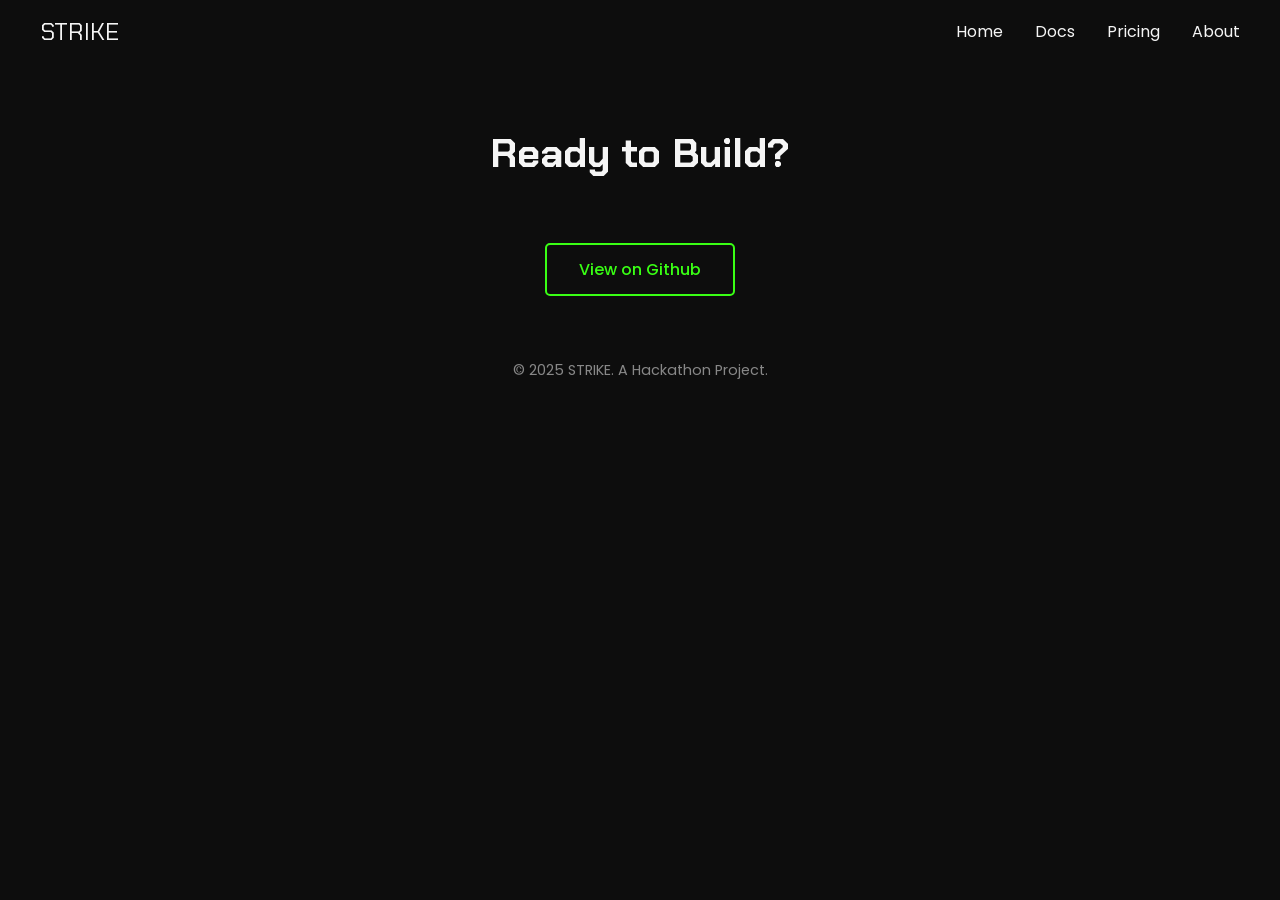
==== about.html @ 40bed665 "changed the navbar, added 3 more pages for better clarity of the project" ====
<!DOCTYPE html>
<html lang="en">
<head>
    <meta charset="UTF-8">
    <meta name="viewport" content="width=device-width, initial-scale=1.0">
    <title>About STRIKE</title>
    <link rel="stylesheet" href="style.css"> 
</head>
<body>
    <header class="main-header">
        <nav class="navbar">
            <a href="index.html" class="nav-logo">STRIKE</a>

            <ul class="nav-menu">
                <li class="nav-item">
                    <a href="index.html" class="nav-link">Home</a>
                </li>
                <li class="nav-item">
                    <a href="docs.html" class="nav-link">Docs</a>
                </li>
                <li class="nav-item">
                    <a href="pricing.html" class="nav-link">Pricing</a>
                </li>
                <li class="nav-item">
                    <a href="about.html" class="nav-link">About</a>
                </li>
            </ul>
        </nav>
    </header>

    <main>
        </main>

    <footer class="main-footer">
        <h2 class="section-title">Ready to Build?</h2>
        <a href="#" class="btn btn-secondary">View on Github</a>
        <p class="copyright">&copy; 2025 STRIKE. A Hackathon Project.</p>
    </footer>
</body>
</html>
---- style.css ----
@import url('https://fonts.googleapis.com/css2?family=Chakra+Petch:wght@700&family=Poppins:wght@400;500&display=swap');

* {
    margin: 0;
    padding: 0;
    box-sizing: border-box;
}

body {
    background-color: #0D0D0D;
    color: #F5F5F5;
    font-family: 'Poppins', sans-serif;
}

.section-title {
    text-align: center;
    font-family: 'Chakra Petch', sans-serif;
    font-size: 2.5rem; 
    margin-bottom: 2rem; 
}

.features-section {
    padding: 4rem 1rem; 
}

.features-grid{
    display: flex;
    flex-direction: column;
    align-items: center;
    gap: 1.5rem;
    max-width: 1100px;
    margin: 0 auto;
}

.feature-card{
    background-color: #1F1F1F;
    border: 1px solid #888888;
    border-radius: 12px;
    padding: 2rem;
    text-align: center;
    width:100%;
    max-width: 350px;
}

.feature-card h3{
    font-family: "Chakra Petch" , sans-serif;
    color: #14ff89;
    font-size: 1.5rem;
    margin-bottom: 0.5rem;
}

@media (min-width: 768px){
    .features-grid{
        flex-direction: row;
    }
}

.showcase-section{
    padding: 4rem 1rem;
}

.showcase-layout{
    display: flex;
    flex-direction: column;
    gap:2rem;
    max-width: 1100px;
    margin: 0 auto;
}

.code-editor{
    background-color: #1F1F1F;
    border: 1px solid #888888;
    border-radius: 8px;
    overflow: hidden;
}

.editor-header{
    background-color: #333333;
    padding: 0.75rem;
    display: flex;
    gap:0.5rem;
}

.dot{
    height: 12px;
    width: 12px;
    border-radius: 50%;
}

.dot.red{
    background-color: #ff5f56;
}

.dot.yellow{
    background-color: #ffbd2e;
}

.dot.green{
    background-color: #27c93f;
}

.editor-body{
    padding: 1.5rem;
    font-family: 'Courier New', Courier, monospace;
    color: #a9b7c6;
    background-color: #2b2b2b;
    white-space: pre-wrap;
}

.visual-output{
    background-color: #1F1F1F;
    border: 1px solid #888888;
    border-radius: 8px;
    padding:2rem;
    min-height: 200px;
    display: flex;
    align-items: center;
    justify-content: center;
}

@media (min-width: 990px){
    .showcase-layout{
        flex-direction: row;
        align-items: flex-start;
    }

    .code-editor, .visual-output{
        flex-basis: 50%;
    }
}

.features-grid{
    display: flex;
    flex-direction: column;
    align-items: center;
    gap:1.5rem;
    max-width: 1100px;
    margin: 0 auto;
    perspective: 1000px;
}

.feature-card{
    background-color: #1F1F1F;
    border: 1px solid #888888;
    border-radius: 12px;
    padding: 2rem;
    text-align: center;
    width: 100%;
    max-width: 350px;
    transition: transform 0.3s ease-in-out, box-shadow 0.3s ease-in-out;
}

.feature-card:hover{
    transform: translate(-10px) rotateX(8deg);
    box-shadow: 0 20px 30px rgba(0,0,0,0.5);
}

.main-header{
    padding:1rem 2rem;
}



.navbar{
    display: flex;
    justify-content: space-between;
    align-items: center;
    max-width: 1200px;
    margin: 0 auto;
}

.nav-logo{
    font-family: "Chakra Petch", sans-serif;
    font-size: 1.5rem;
    color: #F5F5F5;
    text-decoration: none;
}

.nav-menu{
    display: flex;
    list-style: none;
    gap:2rem;
}

.nav-link{
    color:#F5F5F5;
    text-decoration: none;
    transition: color 0.3s ease;
}

.nav-link:hover{
    color: #39FF14;
}



.hero-section{
    min-height: 80vh;
    display: flex;
    flex-direction: column;
    justify-content: center;
    align-items: center;
    text-align: center;
    padding:2rem;
}

.hero-title{
    font-family: "Chakra Petch", sans-serif;
    font-size: 6rem;
    letter-spacing: 5px;
    color: #F5F5F5;
}

.hero-subtitle{
    font-size: 1.25rem;
    color: #888888;
    margin-top: 1rem;
}

.btn{
    display: inline-block;
    margin-top: 2rem;
    padding: 0.75rem 2rem;
    border: 2px solid #39FF14;
    border-radius: 5px;
    color: #39FF14;
    text-decoration: none;
    font-weight: 500;
    transition: background-color 0.3s ease, color 0.3s ease;
}

.btn:hover{
    background-color: #39FF14;
    color:#0D0D0D;
}

.quote-section{
    padding: 4rem 1rem;
    background-color: #1F1F1F;
}

.quote{
    max-width:800px;
    margin: 0 auto;
    text-align: center;
}

.quote p{
    font-size: 1.5rem;
    font-style:italic;
    line-height: 1.6;
}

.quote cite{
    display: block;
    margin-top: 1rem;
    font-style: normal;
    font-weight: 500;
    color: #39FF14;
}

.main-footer{
    padding: 4rem 1rem;
    text-align: center;
}

.main-footer .btn{
    margin-bottom: 2rem;
}

.copyright{
    margin-top: 2rem;
    font-size: 0.9rem;
    color: #888888;
}

@keyframes fade-up{
    from{
        opacity: 0;
        transform: translateY(40px);
    }
    to{
        opacity: 1;
        transform: translateY(0);
    }
}

.features-section{
    padding: 4rem 1rem;
    animation: fade-up 1s ease-out;
}

.showcase-section{
    padding: 4rem 1rem;
    animation: fade-up 1s ease-out 0.3s;
    animation-fill-mode: backwards;
}

.quote-section{
    padding:4rem 1rem;
    background-color: #1F1F1F;
    animation: fade-up 1s ease-out 0.6s;
    animation-fill-mode: backwards;
}

.hero-sub-nav{
    margin-top:2rem;
    font-size:1rem;
    color:#888888;
}

.hero-sub-nav a{
    color: #F5F5F5;
    text-decoration: none;
    font-weight: 500;
    margin: 0 0.5rem;
    transition: color 0.3s ease;
}

.hero-sub-nav a:hover {
    color: #39FF14;
    text-decoration: underline;
}
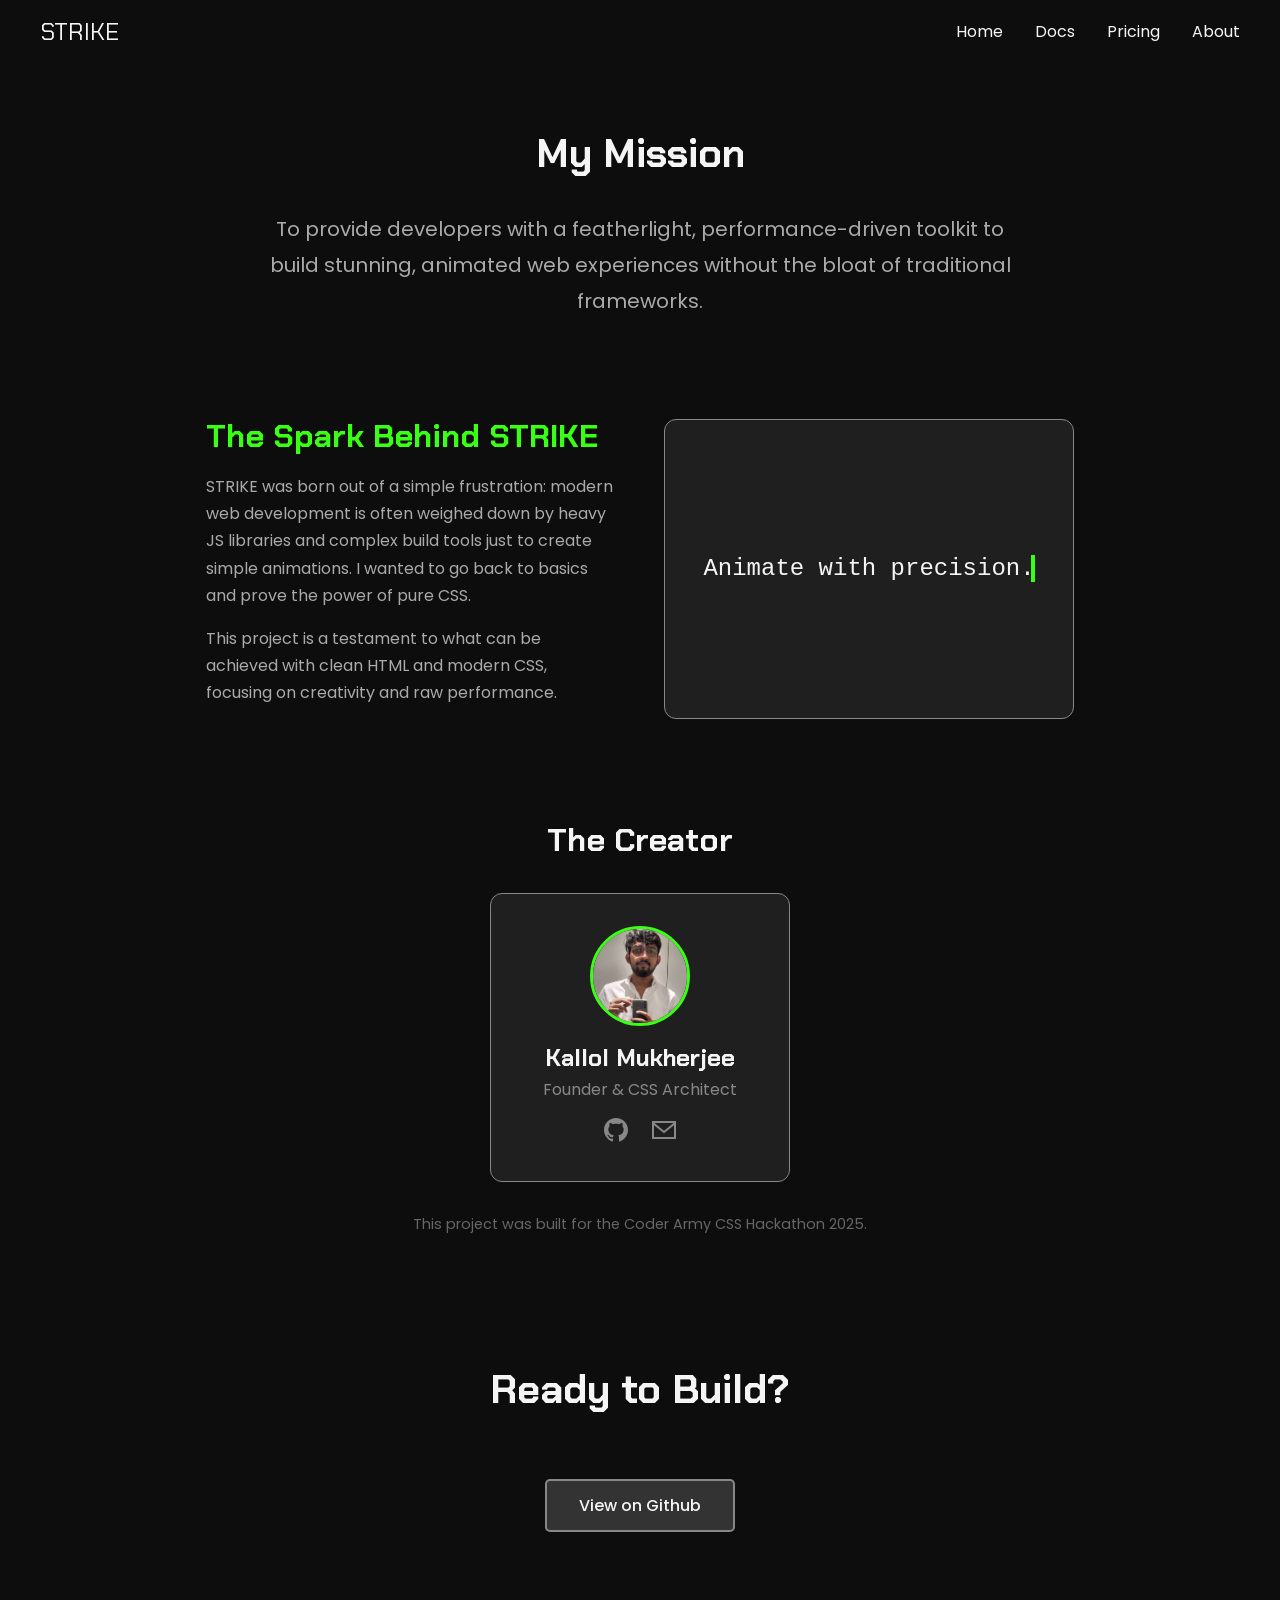
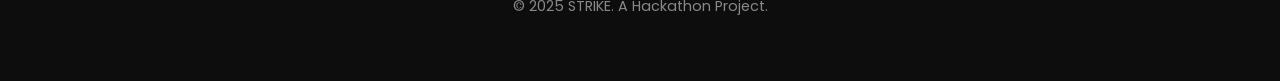
==== commit 4b9b29bd: "done with the about page, learn a good animation(typing one)" ====
--- a/about.html
+++ b/about.html
@@ -10,31 +10,67 @@
     <header class="main-header">
         <nav class="navbar">
             <a href="index.html" class="nav-logo">STRIKE</a>
-
             <ul class="nav-menu">
-                <li class="nav-item">
-                    <a href="index.html" class="nav-link">Home</a>
-                </li>
-                <li class="nav-item">
-                    <a href="docs.html" class="nav-link">Docs</a>
-                </li>
-                <li class="nav-item">
-                    <a href="pricing.html" class="nav-link">Pricing</a>
-                </li>
-                <li class="nav-item">
-                    <a href="about.html" class="nav-link">About</a>
-                </li>
+                <li class="nav-item"><a href="index.html" class="nav-link">Home</a></li>
+                <li class="nav-item"><a href="docs.html" class="nav-link">Docs</a></li>
+                <li class="nav-item"><a href="pricing.html" class="nav-link">Pricing</a></li>
+                <li class="nav-item"><a href="about.html" class="nav-link">About</a></li>
             </ul>
         </nav>
     </header>
 
     <main>
-        </main>
+        <div class="about-container">
+            <!-- Section 1: The Mission -->
+            <section class="mission-section">
+                <h1 class="section-title">My Mission</h1>
+                <p class="mission-statement">To provide developers with a featherlight, performance-driven toolkit to build stunning, animated web experiences without the bloat of traditional frameworks.</p>
+            </section>
+
+            <!-- Section 2: The Story (Two-Column) -->
+            <section class="story-section">
+                <div class="story-layout">
+                    <div class="story-text">
+                        <h2>The Spark Behind STRIKE</h2>
+                        <p>STRIKE was born out of a simple frustration: modern web development is often weighed down by heavy JS libraries and complex build tools just to create simple animations. I wanted to go back to basics and prove the power of pure CSS.</p>
+                        <p>This project is a testament to what can be achieved with clean HTML and modern CSS, focusing on creativity and raw performance.</p>
+                    </div>
+                    <div class="story-image">
+                        <!-- We'll use a placeholder image that we can style with CSS -->
+                         <div class="image-placeholder">
+                        <p class="typing-animation">Animate with precision.</p>
+                        </div>
+                    </div>
+                </div>
+            </section>
+
+            <!-- Section 3: The Creator -->
+            <section class="creator-section">
+                <h2>The Creator</h2>
+                <div class="creator-card">
+                    <img src="images/My_Pic.jpg" alt="Your Profile Picture" class="creator-avatar">
+                    <h3 class="creator-name">Kallol Mukherjee</h3>
+                    <p class="creator-title">Founder & CSS Architect</p>
+
+                    <div class="creator-socials">
+                    <a href="https://github.com/Kallol-JU" target="_blank" class="social-link">
+                    <svg xmlns="http://www.w3.org/2000/svg" width="24" height="24" viewBox="0 0 24 24" fill="currentColor"><path d="M12 0c-6.626 0-12 5.373-12 12 0 5.302 3.438 9.8 8.207 11.387.599.111.793-.261.793-.577v-2.234c-3.338.726-4.033-1.416-4.033-1.416-.546-1.387-1.333-1.756-1.333-1.756-1.089-.745.083-.729.083-.729 1.205.084 1.839 1.237 1.839 1.237 1.07 1.834 2.807 1.304 3.492.997.107-.775.418-1.305.762-1.604-2.665-.305-5.467-1.334-5.467-5.931 0-1.311.469-2.381 1.236-3.221-.124-.303-.535-1.524.117-3.176 0 0 1.008-.322 3.301 1.23.957-.266 1.983-.399 3.003-.404 1.02.005 2.047.138 3.006.404 2.291-1.552 3.297-1.23 3.297-1.23.653 1.653.242 2.874.118 3.176.77.84 1.235 1.91 1.235 3.221 0 4.609-2.807 5.624-5.479 5.921.43.372.823 1.102.823 2.222v3.293c0 .319.192.694.801.576 4.765-1.589 8.199-6.086 8.199-11.386 0-6.627-5.373-12-12-12z"/></svg>
+                    </a>
+        
+                    <a href="mailto:mukherjeekallol42@gmail.com" class="social-link">
+                    <svg xmlns="http://www.w3.org/2000/svg" width="24" height="24" viewBox="0 0 24 24" fill="currentColor"><path d="M0 3v18h24v-18h-24zm21.518 2l-9.518 7.713-9.518-7.713h19.036zm-19.518 14v-11.817l10 8.104 10-8.104v11.817h-20z"/></svg>
+                    </a>
+                    </div>
+                </div>
+                 <p class="hackathon-note">This project was built for the Coder Army CSS Hackathon 2025.</p>
+            </section>
+        </div>
+    </main>
 
     <footer class="main-footer">
         <h2 class="section-title">Ready to Build?</h2>
-        <a href="#" class="btn btn-secondary">View on Github</a>
+        <a href="https://github.com/Kallol-JU/Strike_Hackathon" class="btn btn-secondary">View on Github</a>
         <p class="copyright">&copy; 2025 STRIKE. A Hackathon Project.</p>
     </footer>
 </body>
-</html>+</html>
--- a/style.css
+++ b/style.css
@@ -320,4 +320,572 @@
 .hero-sub-nav a:hover {
     color: #39FF14;
     text-decoration: underline;
+}
+
+@keyframes strike-effect {
+    0% {
+        color: #39FF14; 
+        text-shadow: none;
+    }
+    50% {
+        color: #ffffff; 
+        text-shadow: 0 0 25px #ffffff, 0 0 10px #39FF14; 
+        transform: translateY(-5px) scaleY(1.1); 
+    }
+    100% {
+        color: #39FF14; 
+        text-shadow: none;
+    }
+}
+
+.hero-title-anim {
+    animation: strike-effect 2s ease-in-out infinite;
+    display: inline-block; 
+}
+
+.docs-container {
+    max-width: 1200px;
+    margin: 0 auto;
+    padding: 4rem 1rem;
+}
+
+.docs-layout {
+    display: flex;
+    align-items: flex-start; 
+    gap: 2rem;
+    margin-top: 2rem;
+}
+
+.docs-nav {
+    flex-basis: 250px; 
+    flex-shrink: 0;
+    position: sticky; 
+    top: 2rem;
+}
+
+.docs-nav h3 {
+    font-family: 'Chakra Petch', sans-serif;
+    margin-bottom: 1rem;
+    color: #888888;
+}
+
+.docs-nav a {
+    display: block; 
+    padding: 0.75rem;
+    color: #F5F5F5;
+    text-decoration: none;
+    border-radius: 5px;
+    transition: background-color 0.3s ease, color 0.3s ease;
+}
+
+.docs-nav a:hover {
+    background-color: #1F1F1F;
+    color: #39FF14;
+}
+
+
+.docs-content {
+    flex-grow:1; 
+}
+
+.docs-section h2 {
+    font-family:"Chakra Petch", sans-serif;
+    font-size: 2rem;
+    color: #39FF14;
+    margin-bottom: 1rem;
+}
+
+.docs-section {
+    display:none;
+}
+
+.docs-section:target {
+    display: block;
+    animation: fade-up 0.5s ease-out;
+}
+
+#introduction {
+    display: block;
+}
+
+.docs-section:target ~ #introduction {
+    display: none;
+}
+
+.component-showcase {
+    margin-top: 2rem;
+    border: 1px solid #888888;
+    border-radius: 8px;
+    overflow: hidden; 
+}
+
+.component-preview {
+    background-color: #0D0D0D; 
+    padding: 2rem;
+    display: flex;
+    justify-content: center;
+    align-items: center;
+}
+
+.component-code {
+    padding: 1.5rem;
+    font-family: 'Courier New', Courier, monospace;
+    color: #a9b7c6;
+    background-color: #2b2b2b;
+    white-space: pre-wrap;
+    border-top: 1px solid #888888;
+}
+
+.component-playground {
+    margin-top: 2rem;
+    border: 1px solid #888888;
+    border-radius: 8px;
+    overflow: hidden;
+}
+
+.playground-toggles {
+    display: flex;
+    background-color: #1F1F1F;
+    border-bottom: 1px solid #888888;
+}
+
+.playground-checkbox {
+    display: none;
+}
+
+.playground-toggles label {
+    padding: 0.75rem 1.5rem;
+    cursor: pointer;
+    transition: background-color 0.3s ease, color 0.3s ease;
+    color: #888888;
+    border-bottom: 2px solid transparent;
+}
+
+.playground-toggles input[type="radio"]:checked + label {
+    color: #39FF14;
+    border-bottom-color: #39FF14;
+}
+
+.playground-item {
+    display: none;
+}
+
+#btn-primary:checked ~ .playground-content #primary-content {
+    display: block;
+}
+
+#btn-secondary:checked ~ .playground-content #secondary-content {
+    display: block;
+}
+
+.btn-secondary {
+    background-color: #333;
+    border-color: #888;
+    color: #F5F5F5;
+}
+
+.btn-secondary:hover {
+    background-color: #444;
+}
+
+.code-toggle-radio {
+    display: none; 
+}
+
+.code-toggles {
+    display: flex;
+    background-color: #2b2b2b;
+    border-bottom: 1px solid #888888;
+    padding: 0 1rem;
+}
+
+.code-toggles label {
+    padding: 0.5rem 1rem;
+    cursor: pointer;
+    color: #888888;
+    position: relative;
+    top: 1px; 
+}
+
+.code-toggles label:hover {
+    color: #F5F5F5;
+}
+
+.code-toggles input.code-toggle-radio:checked + label {
+
+}
+
+.code-snippet {
+    display: none;
+    padding: 1.5rem;
+    font-family: 'Courier New', Courier, monospace;
+    color: #a9b7c6;
+    background-color: #2b2b2b;
+    white-space: pre-wrap;
+}
+
+#card-html:checked ~ .code-toggles label[for="card-html"],
+#card-css:checked ~ .code-toggles label[for="card-css"] {
+    color: #F5F5F5;
+    border-bottom: 2px solid #39FF14;
+}
+
+#card-html:checked ~ .code-content #card-html-content {
+    display: block;
+}
+#card-css:checked ~ .code-content #card-css-content {
+    display: block;
+}
+
+/* page:: pricing */
+
+.pricing-container {
+    max-width: 1100px;
+    margin: 0 auto;
+    padding: 4rem 1rem;
+    text-align: center;
+}
+
+.pricing-subtitle {
+    color: #888888;
+    margin-bottom: 2rem;
+}
+
+/* --- The Interactive Toggle Switch --- */
+
+.pricing-toggle {
+    display: flex;
+    justify-content: center;
+    align-items: center;
+    gap: 1rem;
+}
+
+.pricing-checkbox {
+    display: none;
+}
+
+.pricing-label {
+    display: inline-block;
+    width: 50px;
+    height: 26px;
+    background-color: #333;
+    border-radius: 13px;
+    position: relative;
+    cursor: pointer;
+    transition: background-color 0.3s ease;
+}
+
+.pricing-label::before {
+    content: '';
+    position: absolute;
+    width: 20px;
+    height: 20px;
+    border-radius: 50%;
+    background-color: #F5F5F5;
+    top: 3px;
+    left: 4px;
+    transition: transform 0.3s ease;
+}
+
+.pricing-checkbox:checked + .pricing-label {
+    background-color: #39FF14;
+}
+
+.pricing-checkbox:checked + .pricing-label::before {
+    transform: translateX(23px);
+}
+
+/* --- The Pricing Grid and Cards --- */
+
+.pricing-grid {
+    display: flex;
+    flex-wrap: wrap;
+    justify-content: center;
+    gap: 2rem;
+    margin-top: 3rem;
+    align-items: stretch; /* This makes all cards in a row equal height */
+}
+
+/* This is the main card container that sets the 3D stage */
+.price-card {
+    flex-basis: 320px;
+    perspective: 1500px;
+    display: flex; /* Ensures cards stretch to fill height */
+}
+
+/* The inner wrapper is what flips and holds the content */
+.card-inner {
+    position: relative;
+    width: 100%;
+    height: 100%;
+    transition: transform 0.8s;
+    transform-style: preserve-3d;
+    display: grid;
+}
+
+.flip-toggle:checked + .card-inner {
+    transform: rotateY(180deg);
+}
+
+/* Base styles for BOTH the front and back faces */
+.card-front,
+.card-back {
+    grid-area: 1 / 1 / 2 / 2; /* Stacks them in the same spot */
+    -webkit-backface-visibility: hidden;
+    backface-visibility: hidden;
+    
+    display: flex;
+    flex-direction: column;
+    align-items: center;
+    text-align: center;
+    
+    background-color: #1F1F1F;
+    border: 1px solid #888888;
+    border-radius: 12px;
+    padding: 2.5rem 2rem;
+    width: 100%;
+    height: 100%;
+}
+
+.price-card.popular .card-front,
+.price-card.popular .card-back {
+    border-color: #39FF14;
+}
+
+.card-front h3 {
+    font-family: "Chakra Petch", sans-serif;
+    font-size: 1.75rem;
+    margin-bottom: 1.5rem;
+}
+
+.card-front .price {
+    font-size: 3rem;
+    font-weight: 700;
+    font-family: "Chakra Petch", sans-serif;
+    color: #39FF14;
+}
+
+.card-front .price span {
+    font-size: 1rem;
+    font-weight: 400;
+    color: #888888;
+    font-family: "Poppins", sans-serif;
+}
+
+.card-front ul {
+    list-style: none;
+    margin: 2rem 0;
+    text-align: left;
+    flex-grow: 1; /* THE FIX: Pushes the button down */
+}
+
+.card-front ul li {
+    margin-bottom: 1rem;
+    color: #aaa;
+}
+
+/* The back face of the flipping card */
+.card-back {
+    transform: rotateY(180deg);
+    justify-content: center;
+}
+
+.card-back h3 {
+    font-family: "Chakra Petch", sans-serif;
+    font-size: 1.75rem;
+}
+
+.card-back h4 {
+    margin-top: 1rem;
+    color: #888;
+}
+
+.card-back p {
+    margin-top: 1rem;
+    font-size: 0.9rem;
+    line-height: 1.6;
+}
+
+
+/* --- The Toggle Price Logic --- */
+
+.yearly-price {
+    display: none;
+}
+
+.pricing-checkbox:checked ~ .pricing-grid .monthly-price {
+    display: none;
+}
+
+.pricing-checkbox:checked ~ .pricing-grid .yearly-price {
+    display: block;
+}
+
+.flip-toggle {
+    display: none;
+}
+
+.flip-instruction {
+    margin-top: 3rem; 
+    color: #888888;   
+    font-size: 0.9rem; 
+    font-style: italic;
+}
+
+/* page : about */
+.about-container {
+    max-width: 900px; 
+    margin: 0 auto;
+    padding: 4rem 1rem;
+}
+
+.mission-section {
+    text-align: center;
+    margin-bottom: 6rem;
+}
+
+.mission-statement {
+    font-size: 1.25rem;
+    line-height: 1.8;
+    color: #aaa;
+    max-width: 750px;
+    margin: 0 auto; 
+}
+
+.story-section {
+    margin-bottom: 6rem;
+}
+
+.story-layout {
+    display: flex;
+    flex-wrap: wrap; 
+    align-items: center;
+    gap: 3rem;
+}
+
+.story-text {
+    flex: 1; 
+    min-width: 300px; 
+}
+
+.story-text h2 {
+    font-family: 'Chakra Petch', sans-serif;
+    font-size: 2rem;
+    color: #39FF14;
+    margin-bottom: 1rem;
+}
+
+.story-text p {
+    line-height: 1.7;
+    color: #aaa;
+    margin-bottom: 1rem;
+}
+
+.story-image {
+    flex: 1;
+    min-width: 300px;
+}
+
+.image-placeholder {
+    width: 100%;
+    height: 300px;
+    background-color: #1F1F1F;
+    border: 1px solid #888888;
+    border-radius: 12px;
+}
+
+.creator-section {
+    text-align: center;
+}
+
+.creator-section h2 {
+    font-family: 'Chakra Petch', sans-serif;
+    font-size: 2rem;
+    margin-bottom: 2rem;
+}
+
+.creator-card {
+    background-color: #1F1F1F;
+    border: 1px solid #888888;
+    border-radius: 12px;
+    padding: 2rem;
+    max-width: 300px;
+    margin: 0 auto; 
+    display: flex;
+    flex-direction: column;
+    align-items: center;
+}
+
+.creator-socials {
+    display: flex;
+    gap: 1.5rem; 
+    margin-top: 1rem; 
+}
+
+.social-link {
+    color: #888888; 
+    transition: transform 0.3s ease, color 0.3s ease;
+}
+
+.social-link:hover {
+    color: #39FF14; 
+    transform: translateY(-3px); 
+}
+
+.creator-avatar {
+    width: 100px;
+    height: 100px;
+    border-radius: 50%; 
+    border: 3px solid #39FF14; 
+    object-fit: cover; 
+    object-position: top;
+}
+
+.creator-name {
+    font-family: 'Chakra Petch', sans-serif;
+    font-size: 1.5rem;
+    margin-top: 1rem;
+}
+
+.creator-title {
+    color: #888888;
+    margin-top: 0.25rem;
+}
+
+.hackathon-note {
+    margin-top: 2rem;
+    color: #666;
+    font-size: 0.9rem;
+}
+
+.image-placeholder {
+    /* Use flexbox to perfectly center the text inside */
+    display: flex;
+    justify-content: center;
+    align-items: center;
+}
+
+.typing-animation {
+    width: 23ch;
+    white-space: nowrap; 
+    overflow: hidden; 
+    border-right: 4px solid #39FF14;
+    font-family: 'Courier New', Courier, monospace;
+    font-size: 1.5rem;
+    animation: 
+        typing 2s steps(23), 
+        blink 0.6s step-end infinite alternate; 
+}
+
+
+@keyframes typing {
+    from {
+        width: 0;
+    }
+}
+
+@keyframes blink {
+    50% {
+        border-color: transparent;
+    }
 }
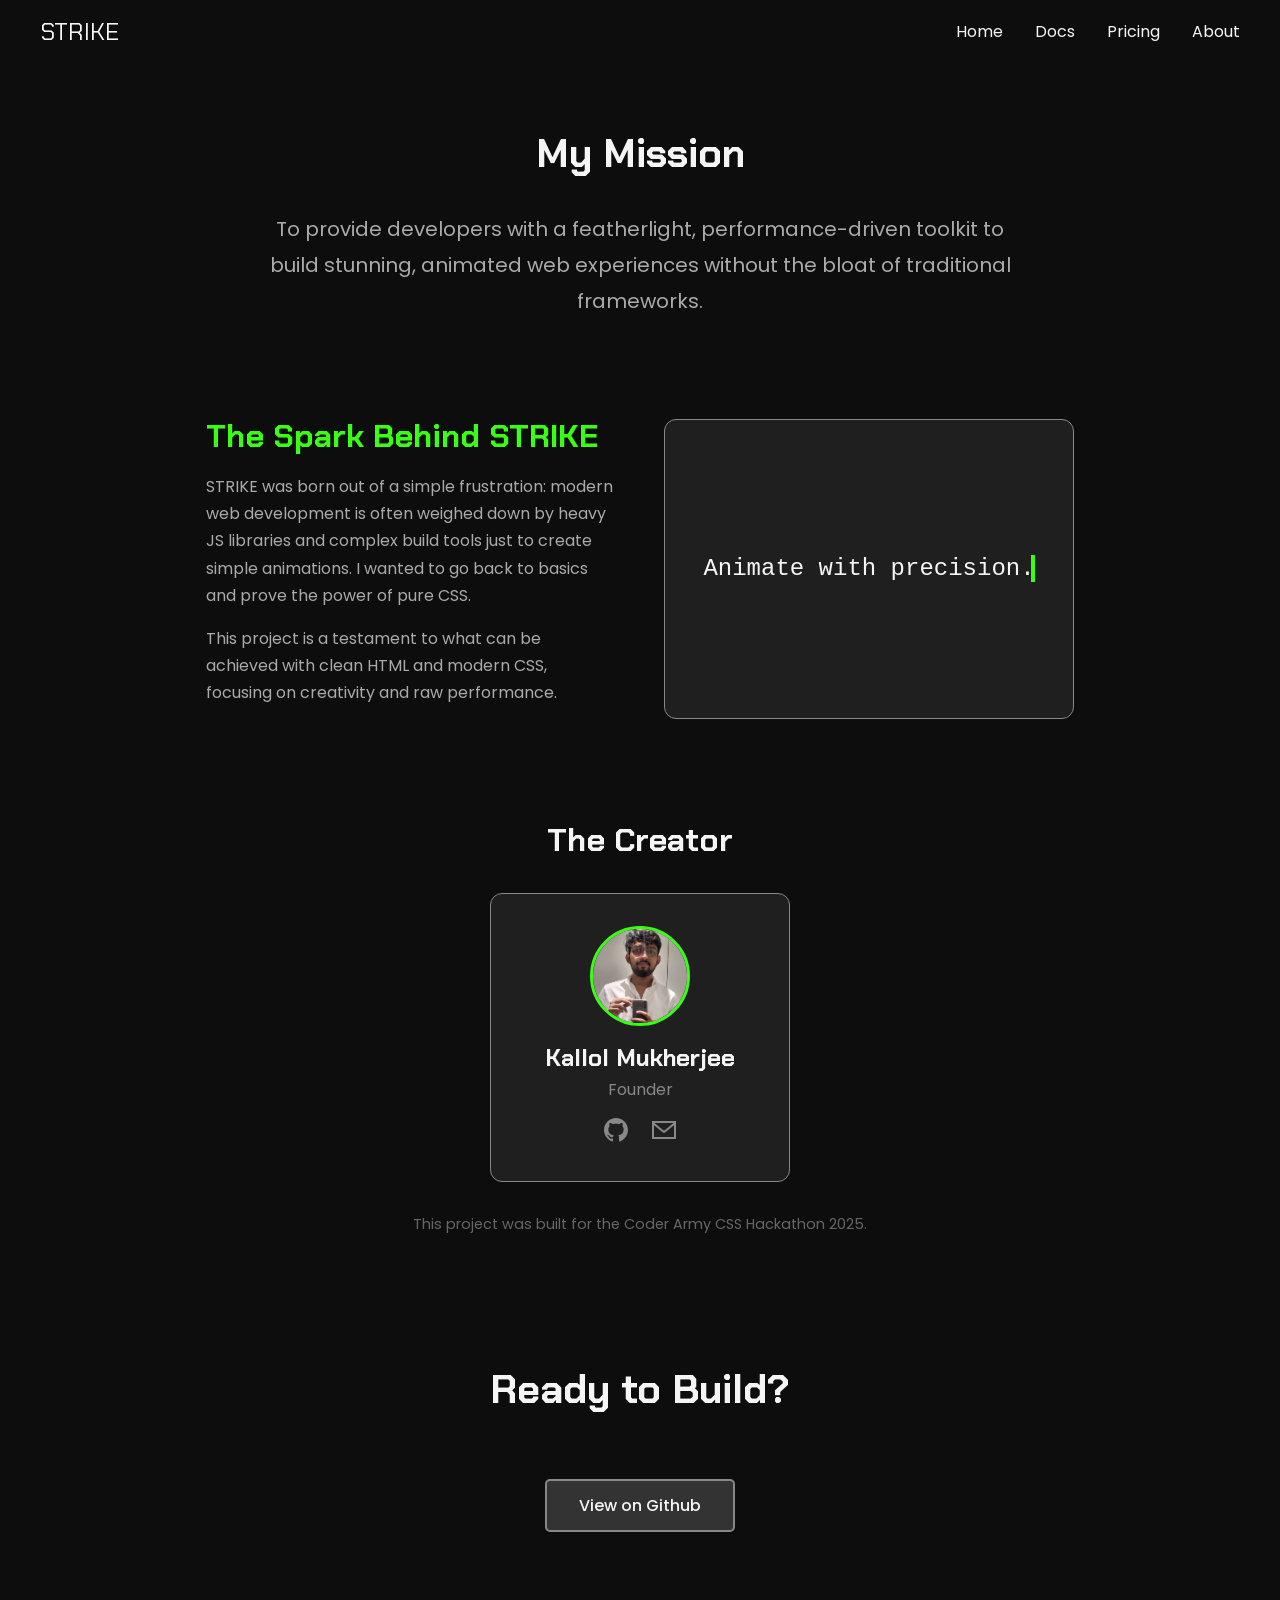
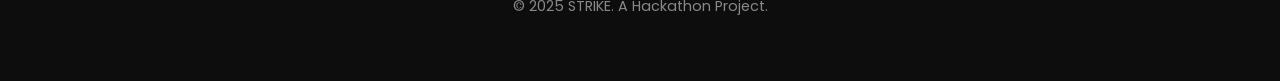
==== commit 8a7289a4: "created a nice favicon for the website, now changing the parts which feels boring/static, starting w" ====
--- a/about.html
+++ b/about.html
@@ -5,6 +5,7 @@
     <meta name="viewport" content="width=device-width, initial-scale=1.0">
     <title>About STRIKE</title>
     <link rel="stylesheet" href="style.css"> 
+    <link rel="icon" type="image/svg+xml" href="favicon.svg">
 </head>
 <body>
     <header class="main-header">
@@ -21,13 +22,12 @@
 
     <main>
         <div class="about-container">
-            <!-- Section 1: The Mission -->
+            
             <section class="mission-section">
                 <h1 class="section-title">My Mission</h1>
                 <p class="mission-statement">To provide developers with a featherlight, performance-driven toolkit to build stunning, animated web experiences without the bloat of traditional frameworks.</p>
             </section>
 
-            <!-- Section 2: The Story (Two-Column) -->
             <section class="story-section">
                 <div class="story-layout">
                     <div class="story-text">
@@ -36,7 +36,6 @@
                         <p>This project is a testament to what can be achieved with clean HTML and modern CSS, focusing on creativity and raw performance.</p>
                     </div>
                     <div class="story-image">
-                        <!-- We'll use a placeholder image that we can style with CSS -->
                          <div class="image-placeholder">
                         <p class="typing-animation">Animate with precision.</p>
                         </div>
@@ -44,13 +43,12 @@
                 </div>
             </section>
 
-            <!-- Section 3: The Creator -->
             <section class="creator-section">
                 <h2>The Creator</h2>
                 <div class="creator-card">
                     <img src="images/My_Pic.jpg" alt="Your Profile Picture" class="creator-avatar">
                     <h3 class="creator-name">Kallol Mukherjee</h3>
-                    <p class="creator-title">Founder & CSS Architect</p>
+                    <p class="creator-title">Founder</p>
 
                     <div class="creator-socials">
                     <a href="https://github.com/Kallol-JU" target="_blank" class="social-link">
--- a/style.css
+++ b/style.css
@@ -107,15 +107,75 @@
     white-space: pre-wrap;
 }
 
-.visual-output{
+/* --- Live Showcase Code Editor Animation --- */
+.code-tag { color: #e83e8c; }
+.code-attr { color: #66d9ef; }
+.code-string { color: #a6e22e; }
+
+.typing-code-line {
+    /* Set the width to the number of characters in our new line */
+    width: 32ch; 
+    white-space: nowrap;
+    overflow: hidden;
+    border-right: 3px solid #39FF14; /* The cursor */
+    font-family: 'Courier New', Courier, monospace;
+
+    /* Apply two animations: one for typing, one for the cursor */
+    animation: 
+        typing-and-deleting 5s steps(32) infinite,
+        blink 0.5s step-end infinite;
+}
+
+@keyframes typing-and-deleting {
+    /* The animation starts, types out */
+    0%   { width: 0; }
+    /* It stays fully typed for a while */
+    50%  { width: 32ch; }
+    /* It starts deleting */
+    75%  { width: 32ch; }
+    /* It is fully deleted and waits for the loop to restart */
+    100% { width: 0; }
+}
+
+@keyframes blink {
+    50% { border-color: transparent; }
+}
+
+.visual-output {
+    overflow: hidden;
+    -webkit-mask-image: linear-gradient(to right, transparent, #000 10%, #000 90%, transparent);
+    mask-image: linear-gradient(to right, transparent, #000 10%, #000 90%, transparent);
+}
+
+.card-slider {
+    display: flex;
+    gap: 1rem;
+    width: fit-content; 
+    animation: scroll-animation 15s linear infinite;
+}
+
+.showcase-card {
+    width: 150px;
+    height: 100px;
     background-color: #1F1F1F;
     border: 1px solid #888888;
     border-radius: 8px;
-    padding:2rem;
-    min-height: 200px;
-    display: flex;
-    align-items: center;
+    
+    display: flex;
     justify-content: center;
+    align-items: center;
+    
+    font-family: 'Chakra Petch', sans-serif;
+    color: #aaa;
+}
+
+@keyframes scroll-animation {
+    from {
+        transform: translateX(0);
+    }
+    to {
+        transform: translateX(-50%);
+    }
 }
 
 @media (min-width: 990px){
@@ -234,29 +294,50 @@
     color:#0D0D0D;
 }
 
-.quote-section{
-    padding: 4rem 1rem;
-    background-color: #1F1F1F;
-}
-
-.quote{
-    max-width:800px;
-    margin: 0 auto;
+.calm-quote-section {
+    padding: 8rem 1rem;
+    background-color: #1F1F1F;
+    display: flex;
+    flex-direction: column;
+    align-items: center;
+    justify-content: center;
+}
+
+.reveal-quote {
+    font-size: 3rem;
+    font-family: 'Chakra Petch', sans-serif;
+    font-weight: 700;
     text-align: center;
-}
-
-.quote p{
-    font-size: 1.5rem;
-    font-style:italic;
-    line-height: 1.6;
-}
-
-.quote cite{
-    display: block;
-    margin-top: 1rem;
+    display: flex;
+    flex-wrap: wrap;
+    justify-content: center;
+    gap: 1rem;
+}
+
+.reveal-quote span {
+    color: #F5F5F5;
+    opacity: 0;
+    transform: translateY(20px);
+    animation: glow-in 1s ease-out forwards;
+}
+
+.reveal-quote span:nth-child(1) { animation-delay: 0.5s; }
+.reveal-quote span:nth-child(2) { animation-delay: 1.0s; }
+.reveal-quote span:nth-child(3) { animation-delay: 1.5s; }
+.reveal-quote span:nth-child(4) { animation-delay: 2.0s; }
+
+.quote-author {
+    margin-top: 2rem;
     font-style: normal;
-    font-weight: 500;
-    color: #39FF14;
+    color: #888888;
+}
+
+@keyframes glow-in {
+    100% {
+        opacity: 1;
+        transform: translateY(0);
+        text-shadow: 0 0 15px rgba(245, 245, 245, 0.5);
+    }
 }
 
 .main-footer{
@@ -537,7 +618,6 @@
     display: block;
 }
 
-/* page:: pricing */
 
 .pricing-container {
     max-width: 1100px;
@@ -551,7 +631,6 @@
     margin-bottom: 2rem;
 }
 
-/* --- The Interactive Toggle Switch --- */
 
 .pricing-toggle {
     display: flex;
@@ -595,7 +674,6 @@
     transform: translateX(23px);
 }
 
-/* --- The Pricing Grid and Cards --- */
 
 .pricing-grid {
     display: flex;
@@ -603,17 +681,16 @@
     justify-content: center;
     gap: 2rem;
     margin-top: 3rem;
-    align-items: stretch; /* This makes all cards in a row equal height */
-}
-
-/* This is the main card container that sets the 3D stage */
+    align-items: stretch; 
+}
+
 .price-card {
     flex-basis: 320px;
     perspective: 1500px;
-    display: flex; /* Ensures cards stretch to fill height */
-}
-
-/* The inner wrapper is what flips and holds the content */
+    display: flex; 
+}
+
+
 .card-inner {
     position: relative;
     width: 100%;
@@ -627,10 +704,10 @@
     transform: rotateY(180deg);
 }
 
-/* Base styles for BOTH the front and back faces */
+
 .card-front,
 .card-back {
-    grid-area: 1 / 1 / 2 / 2; /* Stacks them in the same spot */
+    grid-area: 1 / 1 / 2 / 2; 
     -webkit-backface-visibility: hidden;
     backface-visibility: hidden;
     
@@ -676,7 +753,7 @@
     list-style: none;
     margin: 2rem 0;
     text-align: left;
-    flex-grow: 1; /* THE FIX: Pushes the button down */
+    flex-grow: 1; 
 }
 
 .card-front ul li {
@@ -684,7 +761,6 @@
     color: #aaa;
 }
 
-/* The back face of the flipping card */
 .card-back {
     transform: rotateY(180deg);
     justify-content: center;
@@ -707,7 +783,6 @@
 }
 
 
-/* --- The Toggle Price Logic --- */
 
 .yearly-price {
     display: none;
@@ -859,7 +934,6 @@
 }
 
 .image-placeholder {
-    /* Use flexbox to perfectly center the text inside */
     display: flex;
     justify-content: center;
     align-items: center;
@@ -888,4 +962,5 @@
     50% {
         border-color: transparent;
     }
-}+}
+
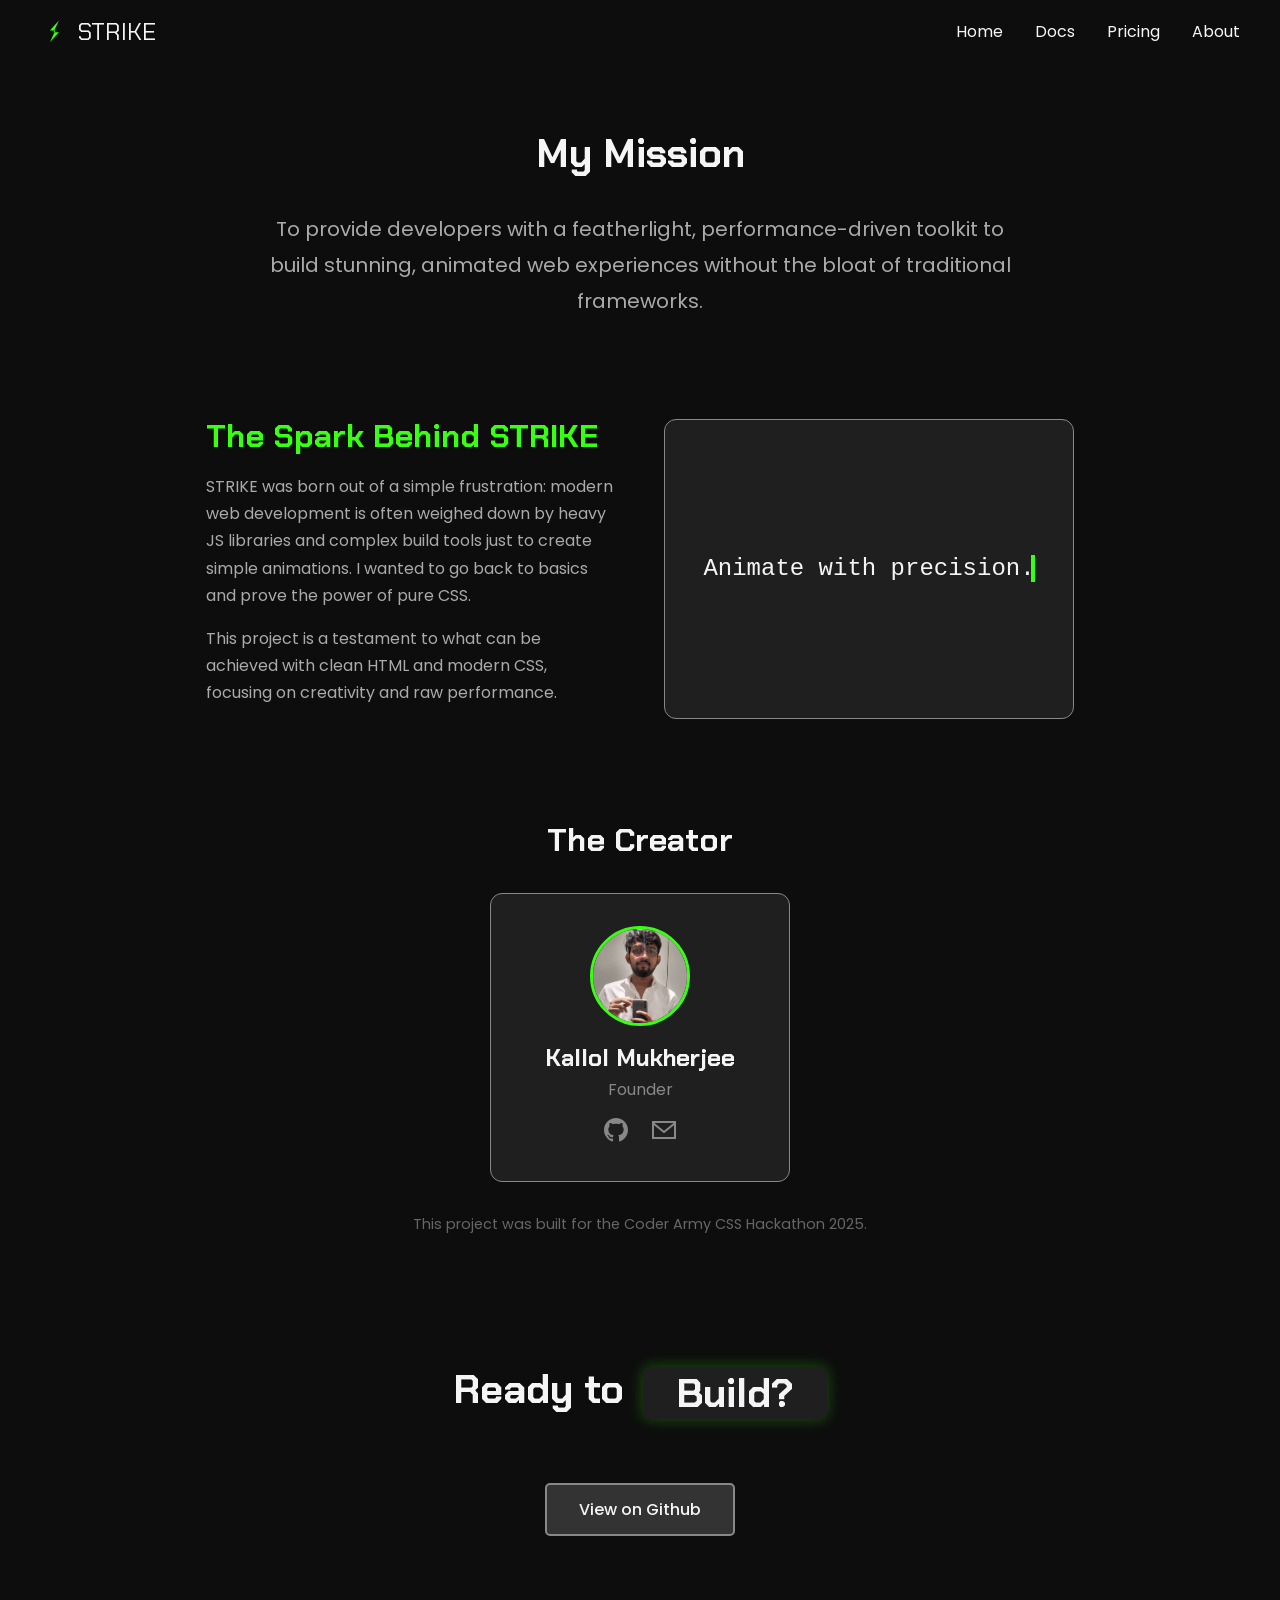
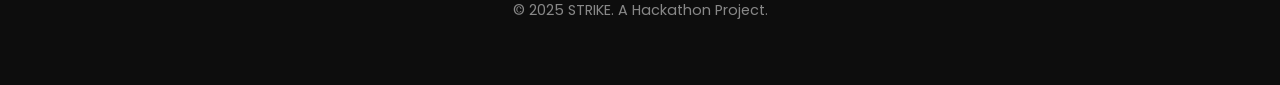
==== commit b72c2cb6: "making final changes to the pages, done pricing and about page" ====
--- a/about.html
+++ b/about.html
@@ -10,7 +10,12 @@
 <body>
     <header class="main-header">
         <nav class="navbar">
-            <a href="index.html" class="nav-logo">STRIKE</a>
+             <a href="index.html" class="nav-logo">
+                <svg width="24" height="24" viewBox="0 0 32 32" xmlns="http://www.w3.org/2000/svg">
+                <path d="M21 4L11 15H17L11 28L21 17H15L21 4Z" fill="#39FF14"/>
+                </svg>
+                <span>STRIKE</span>
+            </a>
             <ul class="nav-menu">
                 <li class="nav-item"><a href="index.html" class="nav-link">Home</a></li>
                 <li class="nav-item"><a href="docs.html" class="nav-link">Docs</a></li>
@@ -66,7 +71,17 @@
     </main>
 
     <footer class="main-footer">
-        <h2 class="section-title">Ready to Build?</h2>
+        <h2 class="section-title">
+        Ready to 
+        <div class="word-carousel-wrapper">
+        <ul class="word-carousel">
+            <li>Build?</li>
+            <li>Design?</li>
+            <li>Launch?</li>
+            <li>Ship!</li>
+        </ul>
+        </div>
+        </h2>
         <a href="https://github.com/Kallol-JU/Strike_Hackathon" class="btn btn-secondary">View on Github</a>
         <p class="copyright">&copy; 2025 STRIKE. A Hackathon Project.</p>
     </footer>
--- a/style.css
+++ b/style.css
@@ -107,33 +107,25 @@
     white-space: pre-wrap;
 }
 
-/* --- Live Showcase Code Editor Animation --- */
 .code-tag { color: #e83e8c; }
 .code-attr { color: #66d9ef; }
 .code-string { color: #a6e22e; }
 
 .typing-code-line {
-    /* Set the width to the number of characters in our new line */
     width: 32ch; 
     white-space: nowrap;
     overflow: hidden;
-    border-right: 3px solid #39FF14; /* The cursor */
+    border-right: 3px solid #39FF14; 
     font-family: 'Courier New', Courier, monospace;
-
-    /* Apply two animations: one for typing, one for the cursor */
     animation: 
-        typing-and-deleting 5s steps(32) infinite,
+        typing-and-deleting 5s steps(33) infinite,
         blink 0.5s step-end infinite;
 }
 
 @keyframes typing-and-deleting {
-    /* The animation starts, types out */
     0%   { width: 0; }
-    /* It stays fully typed for a while */
-    50%  { width: 32ch; }
-    /* It starts deleting */
-    75%  { width: 32ch; }
-    /* It is fully deleted and waits for the loop to restart */
+    50%  { width: 33ch; }
+    75%  { width: 33ch; }
     100% { width: 0; }
 }
 
@@ -207,12 +199,17 @@
     text-align: center;
     width: 100%;
     max-width: 350px;
-    transition: transform 0.3s ease-in-out, box-shadow 0.3s ease-in-out;
+    transition: transform 0.3s ease-in-out, box-shadow 0.3s ease-in-out , border-color 0.3s ease-in-out;
 }
 
 .feature-card:hover{
     transform: translate(-10px) rotateX(8deg);
-    box-shadow: 0 20px 30px rgba(0,0,0,0.5);
+    box-shadow: 0 20px 30px rgba(57, 255, 20, 0.2); 
+    border-color: #39FF14;
+}
+
+.feature-card:hover p{
+    color: #F5F5F5;
 }
 
 .main-header{
@@ -234,6 +231,14 @@
     font-size: 1.5rem;
     color: #F5F5F5;
     text-decoration: none;
+    display: flex;
+    align-items: center;
+    gap: 0.5rem;
+}
+
+.nav-logo svg{
+    height: 1.2em;
+    width:auto;
 }
 
 .nav-menu{
@@ -270,6 +275,8 @@
     letter-spacing: 5px;
     color: #F5F5F5;
 }
+
+
 
 .hero-subtitle{
     font-size: 1.25rem;
@@ -316,9 +323,7 @@
 
 .reveal-quote span {
     color: #F5F5F5;
-    opacity: 0;
-    transform: translateY(20px);
-    animation: glow-in 1s ease-out forwards;
+    animation: subtle-glow 5s ease-in-out infinite;
 }
 
 .reveal-quote span:nth-child(1) { animation-delay: 0.5s; }
@@ -332,11 +337,12 @@
     color: #888888;
 }
 
-@keyframes glow-in {
-    100% {
-        opacity: 1;
-        transform: translateY(0);
-        text-shadow: 0 0 15px rgba(245, 245, 245, 0.5);
+@keyframes subtle-glow {
+    0%, 100% {
+        text-shadow: 0 0 10px rgba(245, 245, 245, 0.3);
+    }
+    50% {
+        text-shadow: 0 0 25px rgba(245, 245, 245, 0.8);
     }
 }
 
@@ -353,6 +359,57 @@
     margin-top: 2rem;
     font-size: 0.9rem;
     color: #888888;
+}
+
+.word-carousel-wrapper {
+    display: inline-block; 
+    vertical-align: middle; 
+    height: 1.3em; 
+    overflow: hidden; 
+    background-color: #1F1F1F;
+    border-radius: 6px;
+    padding: 0 0.75rem;
+    margin-left: 0.5rem;
+    box-shadow: 0 0 15px rgba(57, 255, 20, 0.3);
+}
+
+.word-carousel {
+    list-style: none;
+    padding: 0;
+    margin: 0;
+    animation: word-cycle 8s ease-in-out infinite;
+}
+
+.word-carousel li {
+    line-height: 1.3em; 
+}
+
+.word-carousel li:last-child {
+    color: #39FF14;
+}
+
+.word-carousel li:nth-child(2) {
+    color: #66d9ef;
+}
+
+.word-carousel li:nth-child(3) {
+    color: #de6da2;
+}
+
+@keyframes word-cycle {
+    0%   { transform: translateY(0); }         
+    20%  { transform: translateY(0); }        
+    
+    25%  { transform: translateY(-1.3em); }    
+    45%  { transform: translateY(-1.3em); }    
+
+    50%  { transform: translateY(-2.6em); }    
+    70%  { transform: translateY(-2.6em); }   
+
+    75%  { transform: translateY(-3.9em); }   
+    95%  { transform: translateY(-3.9em); }   
+
+    100% { transform: translateY(0); }        
 }
 
 @keyframes fade-up{
@@ -423,6 +480,16 @@
     animation: strike-effect 2s ease-in-out infinite;
     display: inline-block; 
 }
+
+.decode-letter {
+    /* Apply the animation, making it loop infinitely */
+    animation: subtle-decode 5s ease-in-out infinite;
+    display: inline-block; /* Allows transform to work */
+}
+
+
+
+/*docs*/
 
 .docs-container {
     max-width: 1200px;
@@ -688,6 +755,14 @@
     flex-basis: 320px;
     perspective: 1500px;
     display: flex; 
+    transition: transform 0.3s ease, box-shadow 0.3s ease;
+}
+
+.price-card:hover {
+    transform: translateY(-5px); /* Lifts the card up */
+    
+    /* Adds the soft glow */
+    box-shadow: 0 15px 30px rgba(0, 0, 0, 0.5);
 }
 
 
@@ -695,9 +770,30 @@
     position: relative;
     width: 100%;
     height: 100%;
-    transition: transform 0.8s;
+    transition: transform 0.6s ease, box-shadow 0.6s ease;
     transform-style: preserve-3d;
     display: grid;
+
+}
+
+/* --- Add this new block for the 3D hover effect --- */
+
+.price-card:hover .card-inner {
+    /* This makes the card bigger AND brings it forward in 3D space */
+    transform: scale(1.05) translateZ(30px);
+    
+    /* This adds the vibrant green glow */
+    box-shadow: 0 25px 50px rgba(57, 255, 20, 0.3);
+}
+
+/* This makes sure the flip still works when you click WHILE hovering */
+.flip-toggle:checked + .card-inner {
+    transform: rotateY(180deg);
+}
+
+.price-card:hover .flip-toggle:checked + .card-inner {
+    /* This combines both effects: it stays popped out AND flips */
+    transform: scale(1.05) translateZ(30px) rotateY(180deg);
 }
 
 .flip-toggle:checked + .card-inner {
@@ -889,6 +985,7 @@
     display: flex;
     flex-direction: column;
     align-items: center;
+    transition: transform 0.3s ease, box-shadow 0.3s ease;
 }
 
 .creator-socials {
@@ -914,6 +1011,16 @@
     border: 3px solid #39FF14; 
     object-fit: cover; 
     object-position: top;
+    transition: transform 0.3s ease;
+}
+
+.creator-card:hover {
+    transform: translateY(-5px);
+    box-shadow: 0 10px 25px rgba(57, 255, 20, 0.2);
+}
+
+.creator-card:hover .creator-avatar {
+    transform: scale(1.1);
 }
 
 .creator-name {
